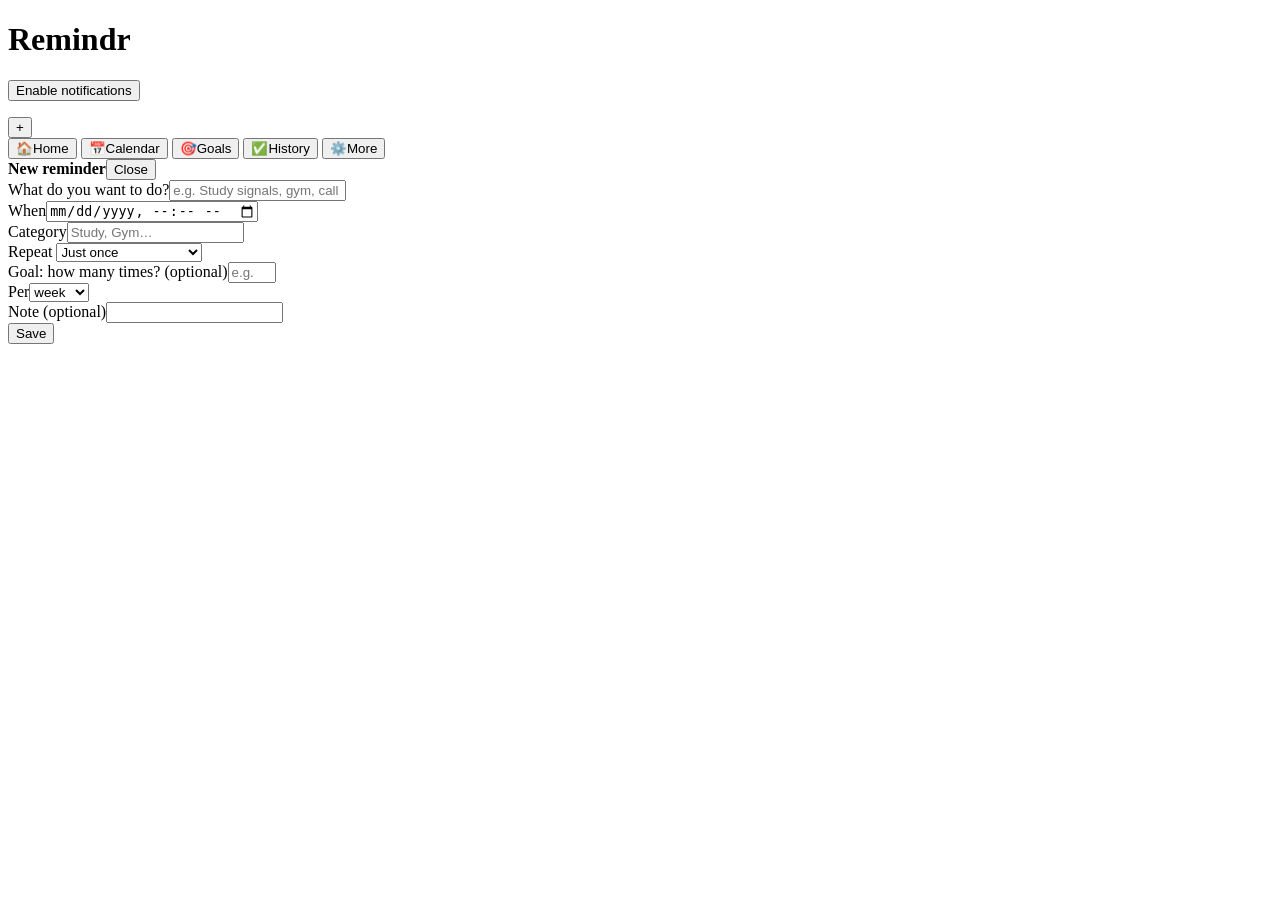
==== HTML/index.html @ ccdf537f "Created folders to different files" ====
<!doctype html>
<html lang="en">
  <head>
    <meta charset="utf-8" />
    <meta
      name="viewport"
      content="width=device-width, initial-scale=1, viewport-fit=cover"
    />
    <meta name="apple-mobile-web-app-capable" content="yes" />
    <meta name="mobile-web-app-capable" content="yes" />
    <meta name="apple-mobile-web-app-title" content="Remindr" />
    <meta name="theme-color" content="#2f6f5e" />
    <meta name="apple-mobile-web-app-status-bar-style" content="default" />
    <link rel="manifest" href="manifest.webmanifest" />
    <link rel="icon" href="icon-192.png" />
    <link rel="apple-touch-icon" href="icon-192.png" />
    <title>Remindr</title>
    <link rel="stylesheet" href="style.css" />
  </head>
  <body>
    <div id="toasts"></div>
    <main>
      <div class="top">
        <h1>Remindr</h1>
        <button class="sm" id="alertBtn">Enable notifications</button>
      </div>
      <p class="m" id="greet"></p>
      <div id="view"></div>
    </main>
    <button id="fab" class="pri" aria-label="Add reminder">+</button>
    <nav id="nav">
      <button data-t="home" class="on"><span>🏠</span>Home</button>
      <button data-t="cal"><span>📅</span>Calendar</button>
      <button data-t="goals"><span>🎯</span>Goals</button>
      <button data-t="hist"><span>✅</span>History</button>
      <button data-t="more"><span>⚙️</span>More</button>
    </nav>

    <div id="sheet">
      <form id="form">
        <div class="top">
          <b id="sheetTitle">New reminder</b
          ><button type="button" class="sm" id="cancel">Close</button>
        </div>
        <div>
          <label for="title">What do you want to do?</label
          ><input
            id="title"
            required
            maxlength="120"
            placeholder="e.g. Study signals, gym, call mom"
          />
        </div>
        <div class="row">
          <div>
            <label for="due">When</label
            ><input id="due" type="datetime-local" required />
          </div>
          <div>
            <label for="cat">Category</label
            ><input
              id="cat"
              list="cats"
              maxlength="24"
              placeholder="Study, Gym…"
            /><datalist id="cats"></datalist>
          </div>
        </div>
        <div>
          <label for="repeat">Repeat</label>
          <select id="repeat">
            <option value="none">Just once</option>
            <option value="daily">Every day</option>
            <option value="weekdays">Weekdays (Mon–Fri)</option>
            <option value="custom">Specific days…</option>
            <option value="weekly">Every week</option>
            <option value="monthly">Every month</option>
          </select>
        </div>
        <div class="days" id="days" style="display: none"></div>
        <div class="row">
          <div>
            <label for="goalN">Goal: how many times? (optional)</label
            ><input
              id="goalN"
              type="number"
              min="1"
              max="99"
              inputmode="numeric"
              placeholder="e.g. 3"
            />
          </div>
          <div>
            <label for="goalPer">Per</label
            ><select id="goalPer">
              <option value="week">week</option>
              <option value="month">month</option>
            </select>
          </div>
        </div>
        <div>
          <label for="note">Note (optional)</label
          ><input id="note" maxlength="200" />
        </div>
        <button class="pri" type="submit">Save</button>
      </form>
    </div>
    <input
      type="file"
      id="file"
      accept=".json,application/json"
      style="display: none"
    />

    <script src="app.js"></script>
  </body>
</html>
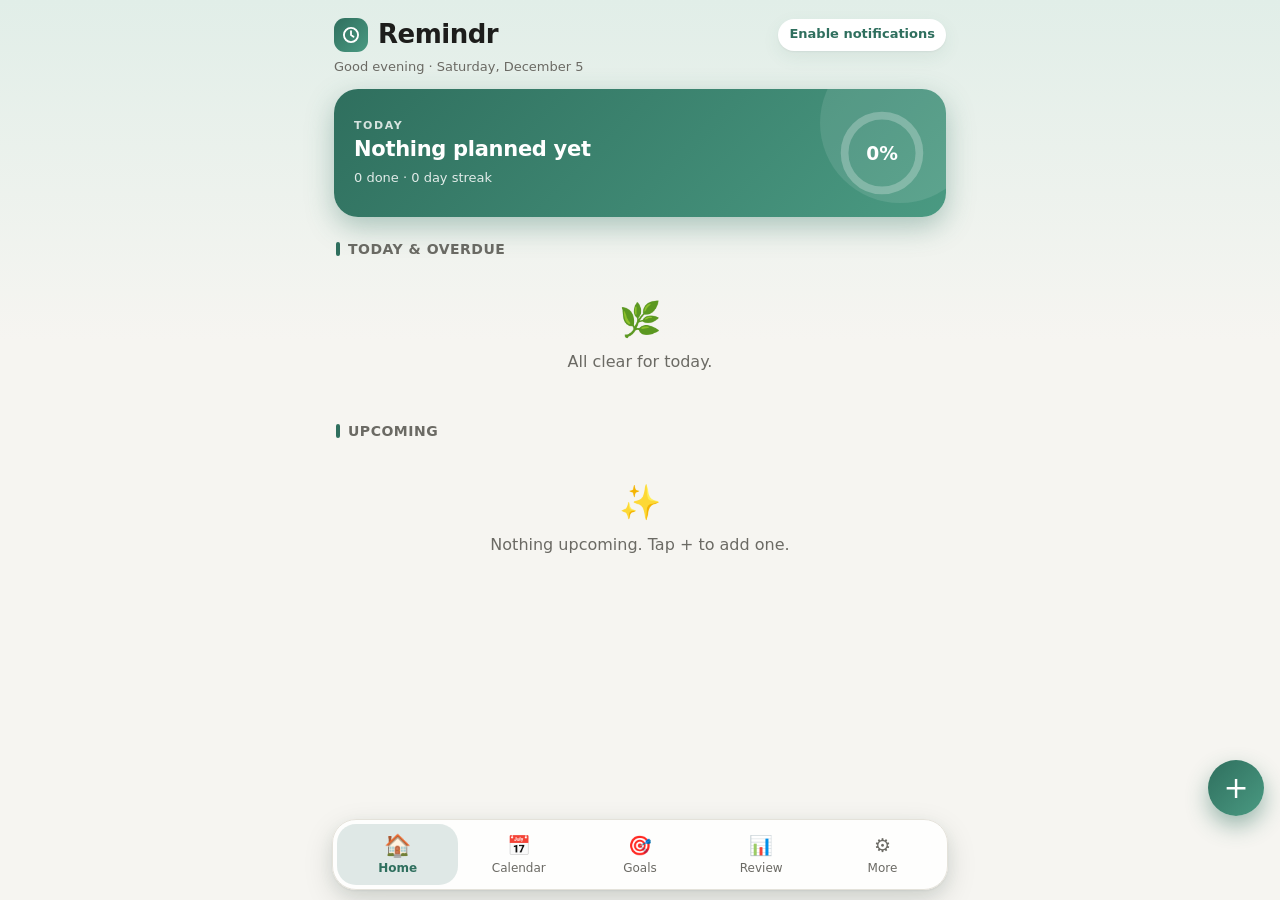
==== commit 5745205c: "added setting to choose different sounds and being able to upload your own ringtone" ====
--- a/HTML/index.html
+++ b/HTML/index.html
@@ -15,13 +15,24 @@
     <link rel="icon" href="icon-192.png" />
     <link rel="apple-touch-icon" href="icon-192.png" />
     <title>Remindr</title>
-    <link rel="stylesheet" href="style.css" />
+    <link rel="stylesheet" href="../CSS/style.css"
   </head>
   <body>
+    <div id="splash">
+      <svg class="logo" viewBox="0 0 24 24" aria-hidden="true">
+        <circle cx="12" cy="12" r="8.5" />
+        <path d="M12 7.5V12l3 2" /></svg
+      ><b>Remindr</b>
+    </div>
     <div id="toasts"></div>
     <main>
       <div class="top">
-        <h1>Remindr</h1>
+        <h1>
+          <svg class="logo" viewBox="0 0 24 24" aria-hidden="true">
+            <circle cx="12" cy="12" r="8.5" />
+            <path d="M12 7.5V12l3 2" /></svg
+          >Remindr
+        </h1>
         <button class="sm" id="alertBtn">Enable notifications</button>
       </div>
       <p class="m" id="greet"></p>
@@ -32,7 +43,7 @@
       <button data-t="home" class="on"><span>🏠</span>Home</button>
       <button data-t="cal"><span>📅</span>Calendar</button>
       <button data-t="goals"><span>🎯</span>Goals</button>
-      <button data-t="hist"><span>✅</span>History</button>
+      <button data-t="hist"><span>📊</span>Review</button>
       <button data-t="more"><span>⚙️</span>More</button>
     </nav>
 
@@ -105,6 +116,7 @@
         <button class="pri" type="submit">Save</button>
       </form>
     </div>
+    <input type="file" id="sfile" accept="audio/*" style="display: none" />
     <input
       type="file"
       id="file"
@@ -112,6 +124,6 @@
       style="display: none"
     />
 
-    <script src="app.js"></script>
+    <script src="../JavaScripts/app.js"></script>
   </body>
 </html>
--- a/CSS/style.css
+++ b/CSS/style.css
@@ -0,0 +1,921 @@
+:root {
+  --bg: #f6f5f1;
+  --card: #fff;
+  --ink: #1d1d1b;
+  --mute: #6b6a64;
+  --line: #e4e2da;
+  --accent: #2f6f5e;
+  --ai: #fff;
+  --warn: #b4541a;
+  --bar: #dfe9e5;
+  box-sizing: border-box;
+  padding-top: env(safe-area-inset-top, 0px);
+  padding-bottom: env(safe-area-inset-bottom, 0px);
+  color-scheme: light;
+}
+@media (prefers-color-scheme: dark) {
+  :root:not([data-theme="light"]) {
+    --bg: #161715;
+    --card: #1f211e;
+    --ink: #ecebe6;
+    --mute: #9b9a92;
+    --line: #33352f;
+    --accent: #5fb89f;
+    --ai: #0f1a16;
+    --warn: #e08a52;
+    --bar: #2a3a34;
+    color-scheme: dark;
+  }
+}
+:root[data-theme="dark"] {
+  --bg: #161715;
+  --card: #1f211e;
+  --ink: #ecebe6;
+  --mute: #9b9a92;
+  --line: #33352f;
+  --accent: #5fb89f;
+  --ai: #0f1a16;
+  --warn: #e08a52;
+  --bar: #2a3a34;
+  color-scheme: dark;
+}
+html {
+  scroll-padding-top: env(safe-area-inset-top, 0px);
+}
+* {
+  box-sizing: border-box;
+  -webkit-tap-highlight-color: transparent;
+}
+body {
+  margin: 0;
+  background: var(--bg);
+  color: var(--ink);
+  font:
+    16px/1.45 system-ui,
+    -apple-system,
+    "Segoe UI",
+    Roboto,
+    sans-serif;
+}
+main {
+  max-width: 640px;
+  margin: 0 auto;
+  padding: 16px 14px 150px;
+}
+h1 {
+  font-size: 24px;
+  margin: 0;
+  letter-spacing: -0.5px;
+}
+h2 {
+  font-size: 14px;
+  color: var(--mute);
+  margin: 18px 2px 8px;
+  text-transform: uppercase;
+  letter-spacing: 0.5px;
+}
+.m {
+  color: var(--mute);
+  font-size: 13px;
+}
+.t {
+  font-weight: 600;
+  overflow-wrap: anywhere;
+}
+.due {
+  color: var(--warn);
+  font-weight: 600;
+}
+.card {
+  background: var(--card);
+  border: 1px solid var(--line);
+  border-radius: 14px;
+  padding: 13px;
+  margin-bottom: 10px;
+}
+input,
+select,
+button {
+  font: inherit;
+  color: var(--ink);
+}
+input,
+select {
+  width: 100%;
+  padding: 11px;
+  border: 1px solid var(--line);
+  border-radius: 10px;
+  background: var(--bg);
+  min-height: 44px;
+}
+label {
+  font-size: 12px;
+  color: var(--mute);
+  display: block;
+  margin-bottom: 3px;
+}
+button {
+  cursor: pointer;
+  border: 1px solid var(--line);
+  background: var(--card);
+  border-radius: 10px;
+  padding: 9px 13px;
+  min-height: 40px;
+}
+button.pri {
+  background: var(--accent);
+  color: var(--ai);
+  border-color: var(--accent);
+  font-weight: 600;
+}
+button.sm {
+  padding: 5px 10px;
+  min-height: 32px;
+  font-size: 13px;
+}
+.row {
+  display: flex;
+  gap: 10px;
+  flex-wrap: wrap;
+}
+.row > * {
+  flex: 1;
+  min-width: 120px;
+}
+.top {
+  display: flex;
+  justify-content: space-between;
+  align-items: center;
+  margin-bottom: 12px;
+}
+.stats {
+  display: grid;
+  grid-template-columns: repeat(3, 1fr);
+  gap: 8px;
+}
+.stats .card {
+  text-align: center;
+  margin: 0;
+}
+.stats b {
+  font-size: 22px;
+  display: block;
+}
+.chips {
+  display: flex;
+  gap: 6px;
+  overflow-x: auto;
+  margin: 12px 0 2px;
+  padding-bottom: 4px;
+}
+.chip {
+  border-radius: 99px;
+  white-space: nowrap;
+  padding: 5px 12px;
+  min-height: 32px;
+  font-size: 13px;
+}
+.chip.on {
+  background: var(--ink);
+  color: var(--bg);
+  border-color: var(--ink);
+}
+.item {
+  display: flex;
+  gap: 12px;
+  align-items: flex-start;
+}
+.item .mn {
+  flex: 1;
+  min-width: 0;
+}
+.chk {
+  width: 30px;
+  height: 30px;
+  border-radius: 50%;
+  border: 2px solid var(--accent);
+  background: none;
+  padding: 0;
+  min-height: 0;
+  flex: none;
+  margin-top: 1px;
+}
+.dot {
+  display: inline-block;
+  width: 9px;
+  height: 9px;
+  border-radius: 50%;
+  margin-right: 5px;
+}
+.bar {
+  height: 8px;
+  background: var(--bar);
+  border-radius: 9px;
+  margin-top: 8px;
+  overflow: hidden;
+}
+.bar i {
+  display: block;
+  height: 100%;
+  background: var(--accent);
+}
+.acts {
+  display: flex;
+  gap: 6px;
+  margin-top: 8px;
+  flex-wrap: wrap;
+}
+.empty {
+  text-align: center;
+  color: var(--mute);
+  padding: 26px 10px;
+}
+nav {
+  position: fixed;
+  left: 0;
+  right: 0;
+  bottom: 0;
+  background: var(--card);
+  border-top: 1px solid var(--line);
+  display: flex;
+  padding-bottom: env(safe-area-inset-bottom, 0px);
+  z-index: 10;
+}
+nav button {
+  flex: 1;
+  border: 0;
+  border-radius: 0;
+  background: none;
+  font-size: 12px;
+  color: var(--mute);
+  padding: 8px 2px;
+  min-height: 54px;
+}
+nav button.on {
+  color: var(--accent);
+  font-weight: 700;
+}
+nav button span {
+  display: block;
+  font-size: 19px;
+}
+#fab {
+  position: fixed;
+  right: 16px;
+  bottom: calc(70px + env(safe-area-inset-bottom, 0px));
+  width: 56px;
+  height: 56px;
+  border-radius: 50%;
+  font-size: 30px;
+  line-height: 1;
+  padding: 0;
+  z-index: 11;
+  box-shadow: 0 4px 14px #0004;
+}
+#sheet {
+  position: fixed;
+  inset: 0;
+  background: #0007;
+  z-index: 30;
+  display: none;
+  align-items: flex-end;
+  justify-content: center;
+}
+#sheet.on {
+  display: flex;
+}
+#sheet form {
+  background: var(--card);
+  width: 100%;
+  max-width: 640px;
+  max-height: 92%;
+  overflow-y: auto;
+  border-radius: 18px 18px 0 0;
+  padding: 16px 16px calc(20px + env(safe-area-inset-bottom, 0px));
+  display: grid;
+  gap: 10px;
+}
+.days {
+  display: flex;
+  gap: 5px;
+}
+.days button {
+  flex: 1;
+  min-width: 0;
+  padding: 8px 0;
+  border-radius: 99px;
+}
+.days button.on {
+  background: var(--accent);
+  color: var(--ai);
+  border-color: var(--accent);
+}
+.cal {
+  display: grid;
+  grid-template-columns: repeat(7, 1fr);
+  gap: 4px;
+  text-align: center;
+}
+.cal .h {
+  font-size: 11px;
+  color: var(--mute);
+}
+.cal button {
+  min-height: 44px;
+  padding: 2px;
+  border-radius: 10px;
+  font-size: 14px;
+  position: relative;
+}
+.cal button.today {
+  border-color: var(--accent);
+  font-weight: 700;
+}
+.cal button.sel {
+  background: var(--accent);
+  color: var(--ai);
+}
+.cal button i {
+  position: absolute;
+  bottom: 4px;
+  left: 50%;
+  width: 5px;
+  height: 5px;
+  margin-left: -2px;
+  border-radius: 50%;
+  background: var(--warn);
+}
+.cal button.sel i {
+  background: var(--ai);
+}
+#toasts {
+  position: fixed;
+  left: 0;
+  right: 0;
+  top: calc(8px + env(safe-area-inset-top, 0px));
+  display: grid;
+  gap: 8px;
+  padding: 0 12px;
+  z-index: 50;
+  max-width: 640px;
+  margin: 0 auto;
+}
+.toast {
+  background: var(--ink);
+  color: var(--bg);
+  border-radius: 12px;
+  padding: 11px 13px;
+  display: flex;
+  gap: 8px;
+  align-items: center;
+  box-shadow: 0 6px 20px #0004;
+}
+.toast span {
+  flex: 1;
+}
+.toast button {
+  background: var(--bg);
+  color: var(--ink);
+}
+
+@keyframes rise {
+  from {
+    opacity: 0;
+    transform: translateY(12px);
+  }
+  to {
+    opacity: 1;
+    transform: none;
+  }
+}
+@keyframes slide {
+  from {
+    transform: translateY(100%);
+  }
+  to {
+    transform: none;
+  }
+}
+@keyframes fade {
+  from {
+    opacity: 0;
+  }
+  to {
+    opacity: 1;
+  }
+}
+#view.anim .card,
+#view.anim .chip {
+  animation: rise 0.35s ease-out backwards;
+}
+#view.anim .card:nth-child(2) {
+  animation-delay: 0.05s;
+}
+#view.anim .card:nth-child(3) {
+  animation-delay: 0.1s;
+}
+#view.anim .card:nth-child(n + 4) {
+  animation-delay: 0.15s;
+}
+.card {
+  transition:
+    opacity 0.25s,
+    transform 0.25s;
+}
+.card.gone {
+  opacity: 0;
+  transform: translateX(40px);
+}
+.chk {
+  transition: background 0.2s;
+}
+.gone .chk {
+  background: var(--accent);
+}
+button:active {
+  transform: scale(0.97);
+}
+#sheet.on {
+  animation: fade 0.2s;
+}
+#sheet.on form {
+  animation: slide 0.28s ease-out;
+}
+#greet {
+  margin: -8px 0 12px;
+}
+html {
+  -webkit-text-size-adjust: 100%;
+}
+@media (prefers-reduced-motion: reduce) {
+  * {
+    animation: none !important;
+    transition: none !important;
+  }
+}
+
+/* ---- visual refresh ---- */
+:root {
+  --a2: #4a9a82;
+  --tint: #e1eee8;
+  --sh: 0 1px 2px #0000000d, 0 6px 18px #2f6f5e14;
+}
+@media (prefers-color-scheme: dark) {
+  :root:not([data-theme="light"]) {
+    --a2: #7fd1b8;
+    --tint: #1b2a25;
+    --sh: 0 1px 2px #0006, 0 8px 22px #0004;
+  }
+}
+:root[data-theme="dark"] {
+  --a2: #7fd1b8;
+  --tint: #1b2a25;
+  --sh: 0 1px 2px #0006, 0 8px 22px #0004;
+}
+body {
+  background: var(--bg) linear-gradient(180deg, var(--tint), transparent 340px)
+    no-repeat;
+  min-height: 100vh;
+}
+h1 {
+  font-size: 26px;
+  font-weight: 800;
+  display: flex;
+  align-items: center;
+}
+.logo {
+  width: 34px;
+  height: 34px;
+  padding: 7px;
+  border-radius: 11px;
+  margin-right: 10px;
+  background: linear-gradient(135deg, var(--accent), var(--a2));
+  fill: none;
+  stroke: var(--ai);
+  stroke-width: 2.2;
+  stroke-linecap: round;
+  stroke-linejoin: round;
+}
+h2 {
+  display: flex;
+  align-items: center;
+  gap: 8px;
+  margin: 22px 2px 10px;
+}
+h2::before {
+  content: "";
+  width: 4px;
+  height: 14px;
+  border-radius: 3px;
+  background: var(--accent);
+}
+#alertBtn {
+  border-radius: 99px;
+  box-shadow: var(--sh);
+  border-color: transparent;
+  font-weight: 600;
+  color: var(--accent);
+}
+.hero {
+  display: flex;
+  justify-content: space-between;
+  align-items: center;
+  gap: 14px;
+  padding: 20px;
+  border-radius: 24px;
+  color: var(--ai);
+  background: linear-gradient(135deg, var(--accent), var(--a2));
+  box-shadow: 0 10px 28px color-mix(in srgb, var(--accent) 35%, transparent);
+  position: relative;
+  overflow: hidden;
+}
+.hero::after {
+  content: "";
+  position: absolute;
+  right: -34px;
+  top: -46px;
+  width: 160px;
+  height: 160px;
+  border-radius: 50%;
+  background: var(--ai);
+  opacity: 0.1;
+}
+.hk {
+  font-size: 11px;
+  letter-spacing: 1.6px;
+  opacity: 0.8;
+  font-weight: 700;
+}
+.hm {
+  font-size: 21px;
+  font-weight: 800;
+  line-height: 1.2;
+  margin: 4px 0 6px;
+  letter-spacing: -0.3px;
+}
+.hero .m {
+  color: inherit;
+  opacity: 0.85;
+}
+.ring {
+  width: 88px;
+  height: 88px;
+  flex: none;
+  position: relative;
+  z-index: 1;
+}
+.rt {
+  fill: none;
+  stroke: var(--ai);
+  opacity: 0.25;
+  stroke-width: 7;
+}
+.rp {
+  fill: none;
+  stroke: var(--ai);
+  stroke-width: 7;
+  stroke-linecap: round;
+}
+.rx {
+  fill: var(--ai);
+  font-size: 17px;
+  font-weight: 800;
+}
+@keyframes ringin {
+  from {
+    stroke-dashoffset: 214;
+  }
+}
+#view.anim .rp {
+  animation: ringin 0.9s ease-out;
+}
+.card {
+  border-radius: 18px;
+  box-shadow: var(--sh);
+  border-color: transparent;
+}
+.card.item {
+  border-left: 4px solid var(--c, var(--line));
+  padding-left: 12px;
+}
+.card.late {
+  background: linear-gradient(
+    90deg,
+    color-mix(in srgb, var(--warn) 11%, var(--card)),
+    var(--card) 70%
+  );
+}
+.chk {
+  width: 32px;
+  height: 32px;
+  display: grid;
+  place-items: center;
+  background: var(--card);
+}
+.chk svg {
+  width: 18px;
+  height: 18px;
+  fill: none;
+  stroke: var(--ai);
+  stroke-width: 3;
+  stroke-linecap: round;
+  stroke-linejoin: round;
+  stroke-dasharray: 24;
+  stroke-dashoffset: 24;
+  transition: stroke-dashoffset 0.25s;
+}
+.chk:active,
+.gone .chk {
+  background: var(--accent);
+}
+.chk:active svg,
+.gone .chk svg {
+  stroke-dashoffset: 0;
+}
+@media (hover: hover) {
+  .chk:hover {
+    background: var(--accent);
+  }
+  .chk:hover svg {
+    stroke-dashoffset: 0;
+  }
+}
+.acts button {
+  border-radius: 99px;
+  background: transparent;
+  color: var(--mute);
+}
+.acts [data-a="del"] {
+  color: var(--warn);
+}
+.chip {
+  box-shadow: var(--sh);
+  border-color: transparent;
+}
+.bar {
+  height: 10px;
+}
+.bar i {
+  background: linear-gradient(90deg, var(--accent), var(--a2));
+  border-radius: 9px;
+}
+.empty .big {
+  display: block;
+  font-size: 34px;
+  margin-bottom: 6px;
+}
+input,
+select {
+  border-radius: 12px;
+}
+input:focus,
+select:focus {
+  outline: 2px solid var(--accent);
+  outline-offset: 1px;
+}
+#sheet form {
+  border-radius: 26px 26px 0 0;
+}
+#sheet form::before {
+  content: "";
+  width: 42px;
+  height: 4px;
+  border-radius: 3px;
+  background: var(--line);
+  margin: -4px auto 2px;
+}
+#sheet form button.pri {
+  min-height: 50px;
+  font-size: 17px;
+  border-radius: 14px;
+  background: linear-gradient(135deg, var(--accent), var(--a2));
+  border: 0;
+}
+.cal button {
+  border-color: transparent;
+  background: transparent;
+}
+.cal button.today {
+  box-shadow: inset 0 0 0 2px var(--accent);
+}
+.cal button.sel {
+  background: linear-gradient(135deg, var(--accent), var(--a2));
+}
+nav {
+  left: 12px;
+  right: 12px;
+  bottom: calc(10px + env(safe-area-inset-bottom, 0px));
+  max-width: 616px;
+  margin: 0 auto;
+  padding: 4px;
+  border: 1px solid var(--line);
+  border-radius: 24px;
+  box-shadow:
+    var(--sh),
+    0 10px 30px #0002;
+  background: color-mix(in srgb, var(--card) 86%, transparent);
+  -webkit-backdrop-filter: blur(14px);
+  backdrop-filter: blur(14px);
+}
+nav button {
+  border-radius: 19px;
+  min-height: 52px;
+  transition:
+    background 0.2s,
+    color 0.2s;
+}
+nav button.on {
+  background: color-mix(in srgb, var(--accent) 15%, transparent);
+}
+nav button span {
+  transition: transform 0.2s;
+}
+nav button.on span {
+  transform: scale(1.15);
+}
+#fab {
+  bottom: calc(84px + env(safe-area-inset-bottom, 0px));
+  background: linear-gradient(135deg, var(--accent), var(--a2));
+  border: 0;
+  font-weight: 300;
+  box-shadow: 0 10px 22px color-mix(in srgb, var(--accent) 45%, transparent);
+}
+#splash {
+  position: fixed;
+  inset: 0;
+  z-index: 100;
+  display: grid;
+  place-content: center;
+  justify-items: center;
+  gap: 14px;
+  background: linear-gradient(135deg, var(--accent), var(--a2));
+  color: var(--ai);
+  font-size: 28px;
+  letter-spacing: -0.5px;
+  pointer-events: none;
+  animation: splash 0.5s ease-in 0.8s forwards;
+}
+#splash .logo {
+  width: 84px;
+  height: 84px;
+  padding: 18px;
+  border-radius: 26px;
+  margin: 0;
+  background: color-mix(in srgb, var(--ai) 22%, transparent);
+  animation: pop 0.6s cubic-bezier(0.2, 1.4, 0.4, 1) backwards;
+}
+@keyframes splash {
+  to {
+    opacity: 0;
+    visibility: hidden;
+  }
+}
+@keyframes pop {
+  from {
+    transform: scale(0.4);
+    opacity: 0;
+  }
+}
+@media (prefers-reduced-motion: reduce) {
+  #splash {
+    display: none;
+  }
+}
+
+/* ---- review + sound ---- */
+.wk {
+  display: flex;
+  justify-content: space-between;
+  align-items: center;
+  margin-bottom: 12px;
+}
+.wk b {
+  font-size: 16px;
+}
+.wk button {
+  width: 44px;
+  min-height: 40px;
+  font-size: 20px;
+  line-height: 1;
+  border-radius: 99px;
+  box-shadow: var(--sh);
+  border-color: transparent;
+}
+.wk button:disabled {
+  opacity: 0.35;
+}
+.stats {
+  display: grid;
+  grid-template-columns: repeat(3, 1fr);
+  gap: 10px;
+}
+.stats .card {
+  text-align: center;
+  margin: 0;
+  padding: 12px 6px;
+}
+.stats b {
+  font-size: 24px;
+  display: block;
+}
+.chart {
+  width: 100%;
+  height: auto;
+  display: block;
+}
+.bb {
+  fill: var(--accent);
+  opacity: 0.45;
+  transform-box: fill-box;
+  transform-origin: bottom;
+}
+.bb.t {
+  opacity: 1;
+}
+.bb.bz {
+  fill: var(--line);
+  opacity: 1;
+}
+.cv {
+  fill: var(--ink);
+  font-size: 12px;
+  font-weight: 700;
+  text-anchor: middle;
+}
+.cl {
+  fill: var(--mute);
+  font-size: 11px;
+  text-anchor: middle;
+}
+.cl.t {
+  fill: var(--accent);
+  font-weight: 700;
+}
+@keyframes grow {
+  from {
+    transform: scaleY(0);
+  }
+}
+#view.anim .bb {
+  animation: grow 0.6s ease-out backwards;
+}
+.crow {
+  display: flex;
+  align-items: center;
+  gap: 10px;
+  margin: 9px 0;
+}
+.crow .nm {
+  width: 92px;
+  font-size: 14px;
+  overflow: hidden;
+  text-overflow: ellipsis;
+  white-space: nowrap;
+}
+.crow .tr {
+  flex: 1;
+  height: 10px;
+  background: var(--bar);
+  border-radius: 9px;
+  overflow: hidden;
+}
+.crow .tr i {
+  display: block;
+  height: 100%;
+  border-radius: 9px;
+}
+.crow .ct {
+  width: 26px;
+  text-align: right;
+}
+.snds {
+  display: grid;
+  grid-template-columns: repeat(3, 1fr);
+  gap: 8px;
+}
+.snds button {
+  padding: 10px 4px;
+  border-radius: 12px;
+}
+.snds button.on {
+  background: var(--accent);
+  color: var(--ai);
+  border-color: var(--accent);
+  font-weight: 700;
+}
+input[type="range"] {
+  padding: 0;
+  min-height: 0;
+  border: 0;
+  background: none;
+  accent-color: var(--accent);
+}
+.chkrow {
+  display: flex;
+  align-items: center;
+  gap: 10px;
+}
+.chkrow input {
+  width: auto;
+  min-height: 0;
+}
